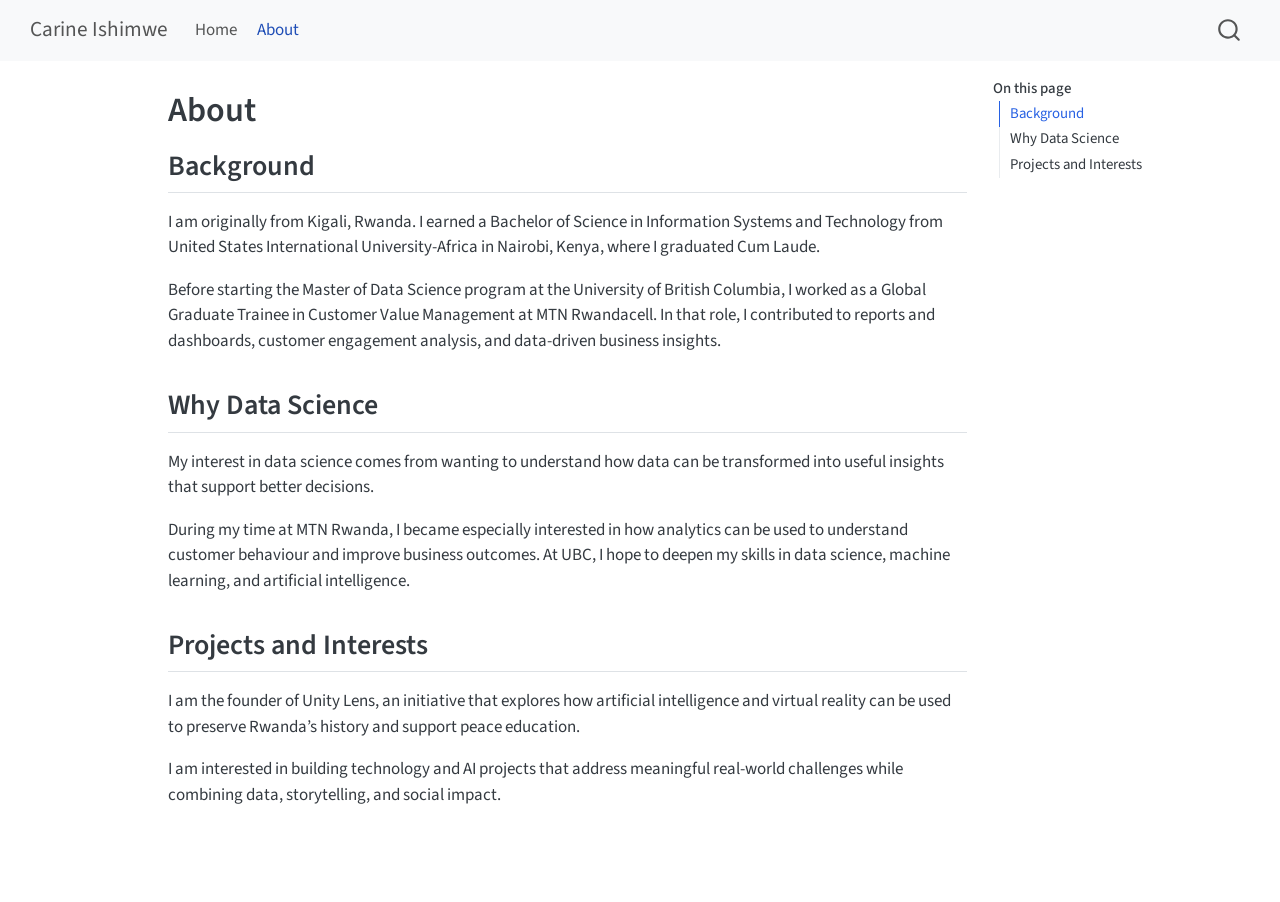
==== docs/about.html @ 9991275e "updated  personal content and images" ====
<!DOCTYPE html>
<html xmlns="http://www.w3.org/1999/xhtml" lang="en" xml:lang="en"><head>

<meta charset="utf-8">
<meta name="generator" content="quarto-1.10.18">

<meta name="viewport" content="width=device-width, initial-scale=1.0, user-scalable=yes">


<title>About – Carine Ishimwe</title>
<style>
/* Default styles provided by pandoc.
** See https://pandoc.org/MANUAL.html#variables-for-html for config info.
*/
span.smallcaps{font-variant: small-caps;}
div.columns{display: flex; gap: 1.5em;}
div.column{flex: auto;}
@media screen {
div.columns{gap: min(4vw, 1.5em);}
div.column{overflow-x: auto;}
}
div.hanging-indent{margin-left: 1.5em; text-indent: -1.5em;}
ul.task-list{list-style: none;}
ul.task-list li input[type="checkbox"] {
  width: 0.8em;
  margin: 0 0.8em 0.2em -1em; /* quarto-specific, see https://github.com/quarto-dev/quarto-cli/issues/4556 */ 
  vertical-align: middle;
}
</style>


<script src="site_libs/quarto-nav/quarto-nav.js"></script>
<script src="site_libs/quarto-nav/headroom.min.js"></script>
<script src="site_libs/clipboard/clipboard.min.js"></script>
<script src="site_libs/quarto-search/autocomplete.umd.js"></script>
<script src="site_libs/quarto-search/fuse.min.js"></script>
<script src="site_libs/quarto-search/quarto-search.js"></script>
<meta name="quarto:offset" content="./">
<script src="site_libs/quarto-html/quarto.js" type="module"></script>
<script src="site_libs/quarto-html/tabsets/tabsets.js" type="module"></script>
<script src="site_libs/quarto-html/popper.min.js"></script>
<script src="site_libs/quarto-html/tippy.umd.min.js"></script>
<script src="site_libs/quarto-html/anchor.min.js"></script>
<link href="site_libs/quarto-html/tippy.css" rel="stylesheet">
<link href="site_libs/quarto-html/quarto-syntax-highlighting-64a204ab8560d761af7679ceaba22944.css" rel="stylesheet" id="quarto-text-highlighting-styles">
<script src="site_libs/bootstrap/bootstrap.min.js"></script>
<link href="site_libs/bootstrap/bootstrap-icons.css" rel="stylesheet">
<link href="site_libs/bootstrap/bootstrap-445b8638c3d06994fee0907d791121c4.min.css" rel="stylesheet" append-hash="true" id="quarto-bootstrap" data-mode="light">
<script id="quarto-search-options" type="application/json">{
  "location": "navbar",
  "copy-button": false,
  "collapse-after": 3,
  "panel-placement": "end",
  "type": "overlay",
  "limit": 50,
  "keyboard-shortcut": [
    "f",
    "/",
    "s"
  ],
  "show-item-context": false,
  "language": {
    "search-no-results-text": "No results",
    "search-matching-documents-text": "matching documents",
    "search-copy-link-title": "Copy link to search",
    "search-hide-matches-text": "Hide additional matches",
    "search-more-match-text": "more match in this document",
    "search-more-matches-text": "more matches in this document",
    "search-clear-button-title": "Clear",
    "search-text-placeholder": "",
    "search-detached-cancel-button-title": "Cancel",
    "search-submit-button-title": "Submit",
    "search-label": "Search"
  }
}</script>


<link rel="stylesheet" href="styles.css">
</head>

<body class="nav-fixed quarto-light">

<div id="quarto-search-results"></div>
  <header id="quarto-header" class="headroom fixed-top">
    <nav class="navbar navbar-expand-lg " data-bs-theme="dark">
      <div class="navbar-container container-fluid">
      <div class="navbar-brand-container mx-auto">
    <a class="navbar-brand" href="./index.html">
    <span class="navbar-title">Carine Ishimwe</span>
    </a>
  </div>
            <div id="quarto-search" class="" title="Search"></div>
          <button class="navbar-toggler" type="button" data-bs-toggle="collapse" data-bs-target="#navbarCollapse" aria-controls="navbarCollapse" role="menu" aria-expanded="false" aria-label="Toggle navigation" onclick="if (window.quartoToggleHeadroom) { window.quartoToggleHeadroom(); }">
  <span class="navbar-toggler-icon"></span>
</button>
          <div class="collapse navbar-collapse" id="navbarCollapse">
            <ul class="navbar-nav navbar-nav-scroll me-auto">
  <li class="nav-item">
    <a class="nav-link" href="./index.html"> 
<span class="menu-text">Home</span></a>
  </li>  
  <li class="nav-item">
    <a class="nav-link active" href="./about.html" aria-current="page"> 
<span class="menu-text">About</span></a>
  </li>  
</ul>
          </div> <!-- /navcollapse -->
            <div class="quarto-navbar-tools">
</div>
      </div> <!-- /container-fluid -->
    </nav>
</header>
<!-- content -->
<div id="quarto-content" class="quarto-container page-columns page-rows-contents page-layout-article page-navbar">
<!-- sidebar -->
<!-- margin-sidebar -->
    <div id="quarto-margin-sidebar" class="sidebar margin-sidebar">
        <nav id="TOC" role="doc-toc" class="toc-active">
    <h2 id="toc-title">On this page</h2>
   
  <ul>
  <li><a href="#background" id="toc-background" class="nav-link active" data-scroll-target="#background">Background</a></li>
  <li><a href="#why-data-science" id="toc-why-data-science" class="nav-link" data-scroll-target="#why-data-science">Why Data Science</a></li>
  <li><a href="#projects-and-interests" id="toc-projects-and-interests" class="nav-link" data-scroll-target="#projects-and-interests">Projects and Interests</a></li>
  </ul>
</nav>
    </div>
<!-- main -->
<main class="content" id="quarto-document-content">

<header id="title-block-header" class="quarto-title-block default">
<div class="quarto-title">
<h1 class="title">About</h1>
</div>



<div class="quarto-title-meta">

    
  
    
  </div>
  


</header>


<section id="background" class="level2">
<h2 class="anchored" data-anchor-id="background">Background</h2>
<p>I am originally from Kigali, Rwanda. I earned a Bachelor of Science in Information Systems and Technology from United States International University-Africa in Nairobi, Kenya, where I graduated Cum Laude.</p>
<p>Before starting the Master of Data Science program at the University of British Columbia, I worked as a Global Graduate Trainee in Customer Value Management at MTN Rwandacell. In that role, I contributed to reports and dashboards, customer engagement analysis, and data-driven business insights.</p>
</section>
<section id="why-data-science" class="level2">
<h2 class="anchored" data-anchor-id="why-data-science">Why Data Science</h2>
<p>My interest in data science comes from wanting to understand how data can be transformed into useful insights that support better decisions.</p>
<p>During my time at MTN Rwanda, I became especially interested in how analytics can be used to understand customer behaviour and improve business outcomes. At UBC, I hope to deepen my skills in data science, machine learning, and artificial intelligence.</p>
</section>
<section id="projects-and-interests" class="level2">
<h2 class="anchored" data-anchor-id="projects-and-interests">Projects and Interests</h2>
<p>I am the founder of Unity Lens, an initiative that explores how artificial intelligence and virtual reality can be used to preserve Rwanda’s history and support peace education.</p>
<p>I am interested in building technology and AI projects that address meaningful real-world challenges while combining data, storytelling, and social impact.</p>


</section>

</main> <!-- /main -->
<script id="quarto-html-after-body" type="application/javascript">
  window.document.addEventListener("DOMContentLoaded", function (event) {
    const icon = "";
    const anchorJS = new window.AnchorJS();
    anchorJS.options = {
      placement: 'right',
      icon: icon
    };
    anchorJS.add('.anchored');
    const isCodeAnnotation = (el) => {
      for (const clz of el.classList) {
        if (clz.startsWith('code-annotation-')) {                     
          return true;
        }
      }
      return false;
    }
    const onCopySuccess = function(e) {
      // button target
      const button = e.trigger;
      // don't keep focus
      button.blur();
      // flash "checked"
      button.classList.add('code-copy-button-checked');
      var currentTitle = button.getAttribute("title");
      button.setAttribute("title", "Copied!");
      let tooltip;
      if (window.bootstrap) {
        button.setAttribute("data-bs-toggle", "tooltip");
        button.setAttribute("data-bs-placement", "left");
        button.setAttribute("data-bs-title", "Copied!");
        tooltip = new bootstrap.Tooltip(button, 
          { trigger: "manual", 
            customClass: "code-copy-button-tooltip",
            offset: [0, -8]});
        tooltip.show();    
      }
      setTimeout(function() {
        if (tooltip) {
          tooltip.hide();
          button.removeAttribute("data-bs-title");
          button.removeAttribute("data-bs-toggle");
          button.removeAttribute("data-bs-placement");
        }
        button.setAttribute("title", currentTitle);
        button.classList.remove('code-copy-button-checked');
      }, 1000);
      // clear code selection
      e.clearSelection();
    }
    const getTextToCopy = function(trigger) {
      const outerScaffold = trigger.parentElement.cloneNode(true);
      const codeEl = outerScaffold.querySelector('code');
      for (const childEl of codeEl.children) {
        if (isCodeAnnotation(childEl)) {
          childEl.remove();
        }
      }
      return codeEl.innerText;
    }
    const clipboard = new window.ClipboardJS('.code-copy-button:not([data-in-quarto-modal])', {
      text: getTextToCopy
    });
    clipboard.on('success', onCopySuccess);
    if (window.document.getElementById('quarto-embedded-source-code-modal')) {
      const clipboardModal = new window.ClipboardJS('.code-copy-button[data-in-quarto-modal]', {
        text: getTextToCopy,
        container: window.document.getElementById('quarto-embedded-source-code-modal')
      });
      clipboardModal.on('success', onCopySuccess);
    }
      var localhostRegex = new RegExp(/^(?:http|https):\/\/localhost\:?[0-9]*\//);
      var mailtoRegex = new RegExp(/^mailto:/);
        var filterRegex = new RegExp('/' + window.location.host + '/');
      var isInternal = (href) => {
          return filterRegex.test(href) || localhostRegex.test(href) || mailtoRegex.test(href);
      }
      // Inspect non-navigation links and adorn them if external
     var links = window.document.querySelectorAll('a[href]:not(.nav-link):not(.navbar-brand):not(.toc-action):not(.sidebar-link):not(.sidebar-item-toggle):not(.pagination-link):not(.no-external):not([aria-hidden]):not(.dropdown-item):not(.quarto-navigation-tool):not(.about-link)');
      for (var i=0; i<links.length; i++) {
        const link = links[i];
        if (!isInternal(link.href)) {
          // undo the damage that might have been done by quarto-nav.js in the case of
          // links that we want to consider external
          if (link.dataset.originalHref !== undefined) {
            link.href = link.dataset.originalHref;
          }
        }
      }
    function tippyHover(el, contentFn, onTriggerFn, onUntriggerFn) {
      const config = {
        allowHTML: true,
        maxWidth: 500,
        delay: 100,
        arrow: false,
        appendTo: function(el) {
            return el.parentElement;
        },
        interactive: true,
        interactiveBorder: 10,
        theme: 'quarto',
        placement: 'bottom-start',
      };
      if (contentFn) {
        config.content = contentFn;
      }
      if (onTriggerFn) {
        config.onTrigger = onTriggerFn;
      }
      if (onUntriggerFn) {
        config.onUntrigger = onUntriggerFn;
      }
      window.tippy(el, config); 
    }
    const noterefs = window.document.querySelectorAll('a[role="doc-noteref"]');
    for (var i=0; i<noterefs.length; i++) {
      const ref = noterefs[i];
      tippyHover(ref, function() {
        // use id or data attribute instead here
        let href = ref.getAttribute('data-footnote-href') || ref.getAttribute('href');
        try { href = new URL(href).hash; } catch {}
        const id = href.replace(/^#\/?/, "");
        const note = window.document.getElementById(id);
        if (note) {
          return note.innerHTML;
        } else {
          return "";
        }
      });
    }
    const xrefs = window.document.querySelectorAll('a.quarto-xref');
    const processXRef = (id, note) => {
      // Strip column container classes
      const stripColumnClz = (el) => {
        el.classList.remove("page-full", "page-columns");
        if (el.children) {
          for (const child of el.children) {
            stripColumnClz(child);
          }
        }
      }
      stripColumnClz(note)
      if (id === null || id.startsWith('sec-')) {
        // Special case sections, only their first couple elements
        const container = document.createElement("div");
        if (note.children && note.children.length > 2) {
          container.appendChild(note.children[0].cloneNode(true));
          for (let i = 1; i < note.children.length; i++) {
            const child = note.children[i];
            if (child.tagName === "P" && child.innerText === "") {
              continue;
            } else {
              container.appendChild(child.cloneNode(true));
              break;
            }
          }
          if (window.Quarto?.typesetMath) {
            window.Quarto.typesetMath(container);
          }
          return container.innerHTML
        } else {
          if (window.Quarto?.typesetMath) {
            window.Quarto.typesetMath(note);
          }
          return note.innerHTML;
        }
      } else {
        // Remove any anchor links if they are present
        const anchorLink = note.querySelector('a.anchorjs-link');
        if (anchorLink) {
          anchorLink.remove();
        }
        if (window.Quarto?.typesetMath) {
          window.Quarto.typesetMath(note);
        }
        if (note.classList.contains("callout")) {
          return note.outerHTML;
        } else {
          return note.innerHTML;
        }
      }
    }
    for (var i=0; i<xrefs.length; i++) {
      const xref = xrefs[i];
      tippyHover(xref, undefined, function(instance) {
        instance.disable();
        let url = xref.getAttribute('href');
        let hash = undefined; 
        if (url.startsWith('#')) {
          hash = url;
        } else {
          try { hash = new URL(url).hash; } catch {}
        }
        if (hash) {
          const id = hash.replace(/^#\/?/, "");
          const note = window.document.getElementById(id);
          if (note !== null) {
            try {
              const html = processXRef(id, note.cloneNode(true));
              instance.setContent(html);
            } finally {
              instance.enable();
              instance.show();
            }
          } else {
            // See if we can fetch this
            fetch(url.split('#')[0])
            .then(res => res.text())
            .then(html => {
              const parser = new DOMParser();
              const htmlDoc = parser.parseFromString(html, "text/html");
              const note = htmlDoc.getElementById(id);
              if (note !== null) {
                const html = processXRef(id, note);
                instance.setContent(html);
              } 
            }).finally(() => {
              instance.enable();
              instance.show();
            });
          }
        } else {
          // See if we can fetch a full url (with no hash to target)
          // This is a special case and we should probably do some content thinning / targeting
          fetch(url)
          .then(res => res.text())
          .then(html => {
            const parser = new DOMParser();
            const htmlDoc = parser.parseFromString(html, "text/html");
            const note = htmlDoc.querySelector('main.content');
            if (note !== null) {
              // This should only happen for chapter cross references
              // (since there is no id in the URL)
              // remove the first header
              if (note.children.length > 0 && note.children[0].tagName === "HEADER") {
                note.children[0].remove();
              }
              const html = processXRef(null, note);
              instance.setContent(html);
            } 
          }).finally(() => {
            instance.enable();
            instance.show();
          });
        }
      }, function(instance) {
      });
    }
        let selectedAnnoteEl;
        const selectorForAnnotation = ( cell, annotation) => {
          let cellAttr = 'data-code-cell="' + cell + '"';
          let lineAttr = 'data-code-annotation="' +  annotation + '"';
          const selector = 'span[' + cellAttr + '][' + lineAttr + ']';
          return selector;
        }
        const selectCodeLines = (annoteEl) => {
          const doc = window.document;
          const targetCell = annoteEl.getAttribute("data-target-cell");
          const targetAnnotation = annoteEl.getAttribute("data-target-annotation");
          const annoteSpan = window.document.querySelector(selectorForAnnotation(targetCell, targetAnnotation));
          const lines = annoteSpan.getAttribute("data-code-lines").split(",");
          const lineIds = lines.map((line) => {
            return targetCell + "-" + line;
          })
          let top = null;
          let height = null;
          let parent = null;
          if (lineIds.length > 0) {
              //compute the position of the single el (top and bottom and make a div)
              const el = window.document.getElementById(lineIds[0]);
              top = el.offsetTop;
              height = el.offsetHeight;
              parent = el.parentElement.parentElement;
            if (lineIds.length > 1) {
              const lastEl = window.document.getElementById(lineIds[lineIds.length - 1]);
              const bottom = lastEl.offsetTop + lastEl.offsetHeight;
              height = bottom - top;
            }
            if (top !== null && height !== null && parent !== null) {
              // cook up a div (if necessary) and position it 
              let div = window.document.getElementById("code-annotation-line-highlight");
              if (div === null) {
                div = window.document.createElement("div");
                div.setAttribute("id", "code-annotation-line-highlight");
                div.style.position = 'absolute';
                parent.appendChild(div);
              }
              div.style.top = top - 2 + "px";
              div.style.height = height + 4 + "px";
              div.style.left = 0;
              let gutterDiv = window.document.getElementById("code-annotation-line-highlight-gutter");
              if (gutterDiv === null) {
                gutterDiv = window.document.createElement("div");
                gutterDiv.setAttribute("id", "code-annotation-line-highlight-gutter");
                gutterDiv.style.position = 'absolute';
                const codeCell = window.document.getElementById(targetCell);
                const gutter = codeCell.querySelector('.code-annotation-gutter');
                gutter.appendChild(gutterDiv);
              }
              gutterDiv.style.top = top - 2 + "px";
              gutterDiv.style.height = height + 4 + "px";
            }
            selectedAnnoteEl = annoteEl;
          }
        };
        const unselectCodeLines = () => {
          const elementsIds = ["code-annotation-line-highlight", "code-annotation-line-highlight-gutter"];
          elementsIds.forEach((elId) => {
            const div = window.document.getElementById(elId);
            if (div) {
              div.remove();
            }
          });
          selectedAnnoteEl = undefined;
        };
          // Handle positioning of the toggle
      window.addEventListener(
        "resize",
        throttle(() => {
          elRect = undefined;
          if (selectedAnnoteEl) {
            selectCodeLines(selectedAnnoteEl);
          }
        }, 10)
      );
      function throttle(fn, ms) {
      let throttle = false;
      let timer;
        return (...args) => {
          if(!throttle) { // first call gets through
              fn.apply(this, args);
              throttle = true;
          } else { // all the others get throttled
              if(timer) clearTimeout(timer); // cancel #2
              timer = setTimeout(() => {
                fn.apply(this, args);
                timer = throttle = false;
              }, ms);
          }
        };
      }
        // Attach click handler to the DT
        const annoteDls = window.document.querySelectorAll('dt[data-target-cell]');
        for (const annoteDlNode of annoteDls) {
          annoteDlNode.addEventListener('click', (event) => {
            const clickedEl = event.target;
            if (clickedEl !== selectedAnnoteEl) {
              unselectCodeLines();
              const activeEl = window.document.querySelector('dt[data-target-cell].code-annotation-active');
              if (activeEl) {
                activeEl.classList.remove('code-annotation-active');
              }
              selectCodeLines(clickedEl);
              clickedEl.classList.add('code-annotation-active');
            } else {
              // Unselect the line
              unselectCodeLines();
              clickedEl.classList.remove('code-annotation-active');
            }
          });
        }
    const findCites = (el) => {
      const parentEl = el.parentElement;
      if (parentEl) {
        const cites = parentEl.dataset.cites;
        if (cites) {
          return {
            el,
            cites: cites.split(' ')
          };
        } else {
          return findCites(el.parentElement)
        }
      } else {
        return undefined;
      }
    };
    var bibliorefs = window.document.querySelectorAll('a[role="doc-biblioref"]');
    for (var i=0; i<bibliorefs.length; i++) {
      const ref = bibliorefs[i];
      const citeInfo = findCites(ref);
      if (citeInfo) {
        tippyHover(citeInfo.el, function() {
          var popup = window.document.createElement('div');
          citeInfo.cites.forEach(function(cite) {
            var citeDiv = window.document.createElement('div');
            citeDiv.classList.add('hanging-indent');
            citeDiv.classList.add('csl-entry');
            var biblioDiv = window.document.getElementById('ref-' + cite);
            if (biblioDiv) {
              citeDiv.innerHTML = biblioDiv.innerHTML;
            }
            popup.appendChild(citeDiv);
          });
          return popup.innerHTML;
        });
      }
    }
  });
  </script>
</div> <!-- /content -->




</body></html>
---- docs/site_libs/quarto-html/tippy.css ----
.tippy-box[data-animation=fade][data-state=hidden]{opacity:0}[data-tippy-root]{max-width:calc(100vw - 10px)}.tippy-box{position:relative;background-color:#333;color:#fff;border-radius:4px;font-size:14px;line-height:1.4;white-space:normal;outline:0;transition-property:transform,visibility,opacity}.tippy-box[data-placement^=top]>.tippy-arrow{bottom:0}.tippy-box[data-placement^=top]>.tippy-arrow:before{bottom:-7px;left:0;border-width:8px 8px 0;border-top-color:initial;transform-origin:center top}.tippy-box[data-placement^=bottom]>.tippy-arrow{top:0}.tippy-box[data-placement^=bottom]>.tippy-arrow:before{top:-7px;left:0;border-width:0 8px 8px;border-bottom-color:initial;transform-origin:center bottom}.tippy-box[data-placement^=left]>.tippy-arrow{right:0}.tippy-box[data-placement^=left]>.tippy-arrow:before{border-width:8px 0 8px 8px;border-left-color:initial;right:-7px;transform-origin:center left}.tippy-box[data-placement^=right]>.tippy-arrow{left:0}.tippy-box[data-placement^=right]>.tippy-arrow:before{left:-7px;border-width:8px 8px 8px 0;border-right-color:initial;transform-origin:center right}.tippy-box[data-inertia][data-state=visible]{transition-timing-function:cubic-bezier(.54,1.5,.38,1.11)}.tippy-arrow{width:16px;height:16px;color:#333}.tippy-arrow:before{content:"";position:absolute;border-color:transparent;border-style:solid}.tippy-content{position:relative;padding:5px 9px;z-index:1}
---- docs/site_libs/quarto-html/quarto-syntax-highlighting-64a204ab8560d761af7679ceaba22944.css ----
/* quarto syntax highlight colors */
:root {
  --quarto-hl-ot-color: #003B4F;
  --quarto-hl-at-color: #657422;
  --quarto-hl-ss-color: #20794D;
  --quarto-hl-an-color: #5E5E5E;
  --quarto-hl-fu-color: #4758AB;
  --quarto-hl-st-color: #20794D;
  --quarto-hl-cf-color: #003B4F;
  --quarto-hl-op-color: #5E5E5E;
  --quarto-hl-er-color: #AD0000;
  --quarto-hl-bn-color: #AD0000;
  --quarto-hl-al-color: #AD0000;
  --quarto-hl-va-color: #111111;
  --quarto-hl-bu-color: inherit;
  --quarto-hl-ex-color: inherit;
  --quarto-hl-pp-color: #AD0000;
  --quarto-hl-in-color: #5E5E5E;
  --quarto-hl-vs-color: #20794D;
  --quarto-hl-wa-color: #5E5E5E;
  --quarto-hl-do-color: #5E5E5E;
  --quarto-hl-im-color: #00769E;
  --quarto-hl-ch-color: #20794D;
  --quarto-hl-dt-color: #AD0000;
  --quarto-hl-fl-color: #AD0000;
  --quarto-hl-co-color: #5E5E5E;
  --quarto-hl-cv-color: #5E5E5E;
  --quarto-hl-cn-color: #8f5902;
  --quarto-hl-sc-color: #5E5E5E;
  --quarto-hl-dv-color: #AD0000;
  --quarto-hl-kw-color: #003B4F;
}

/* other quarto variables */
:root {
  --quarto-font-monospace: SFMono-Regular, Menlo, Monaco, Consolas, "Liberation Mono", "Courier New", monospace;
}

/* syntax highlight based on Pandoc's rules */
pre > code.sourceCode > span {
  color: #003B4F;
}

code.sourceCode > span {
  color: #003B4F;
}

div.sourceCode,
div.sourceCode pre.sourceCode {
  color: #003B4F;
}

/* Normal */
code span {
  color: #003B4F;
}

/* Alert */
code span.al {
  color: #AD0000;
  font-style: inherit;
}

/* Annotation */
code span.an {
  color: #5E5E5E;
  font-style: inherit;
}

/* Attribute */
code span.at {
  color: #657422;
  font-style: inherit;
}

/* BaseN */
code span.bn {
  color: #AD0000;
  font-style: inherit;
}

/* BuiltIn */
code span.bu {
  font-style: inherit;
}

/* ControlFlow */
code span.cf {
  color: #003B4F;
  font-weight: bold;
  font-style: inherit;
}

/* Char */
code span.ch {
  color: #20794D;
  font-style: inherit;
}

/* Constant */
code span.cn {
  color: #8f5902;
  font-style: inherit;
}

/* Comment */
code span.co {
  color: #5E5E5E;
  font-style: inherit;
}

/* CommentVar */
code span.cv {
  color: #5E5E5E;
  font-style: italic;
}

/* Documentation */
code span.do {
  color: #5E5E5E;
  font-style: italic;
}

/* DataType */
code span.dt {
  color: #AD0000;
  font-style: inherit;
}

/* DecVal */
code span.dv {
  color: #AD0000;
  font-style: inherit;
}

/* Error */
code span.er {
  color: #AD0000;
  font-style: inherit;
}

/* Extension */
code span.ex {
  font-style: inherit;
}

/* Float */
code span.fl {
  color: #AD0000;
  font-style: inherit;
}

/* Function */
code span.fu {
  color: #4758AB;
  font-style: inherit;
}

/* Import */
code span.im {
  color: #00769E;
  font-style: inherit;
}

/* Information */
code span.in {
  color: #5E5E5E;
  font-style: inherit;
}

/* Keyword */
code span.kw {
  color: #003B4F;
  font-weight: bold;
  font-style: inherit;
}

/* Operator */
code span.op {
  color: #5E5E5E;
  font-style: inherit;
}

/* Other */
code span.ot {
  color: #003B4F;
  font-style: inherit;
}

/* Preprocessor */
code span.pp {
  color: #AD0000;
  font-style: inherit;
}

/* SpecialChar */
code span.sc {
  color: #5E5E5E;
  font-style: inherit;
}

/* SpecialString */
code span.ss {
  color: #20794D;
  font-style: inherit;
}

/* String */
code span.st {
  color: #20794D;
  font-style: inherit;
}

/* Variable */
code span.va {
  color: #111111;
  font-style: inherit;
}

/* VerbatimString */
code span.vs {
  color: #20794D;
  font-style: inherit;
}

/* Warning */
code span.wa {
  color: #5E5E5E;
  font-style: italic;
}

.prevent-inlining {
  content: "</";
}

/*# sourceMappingURL=9d8d5bb603a83b8298b89080a598c93b.css.map */
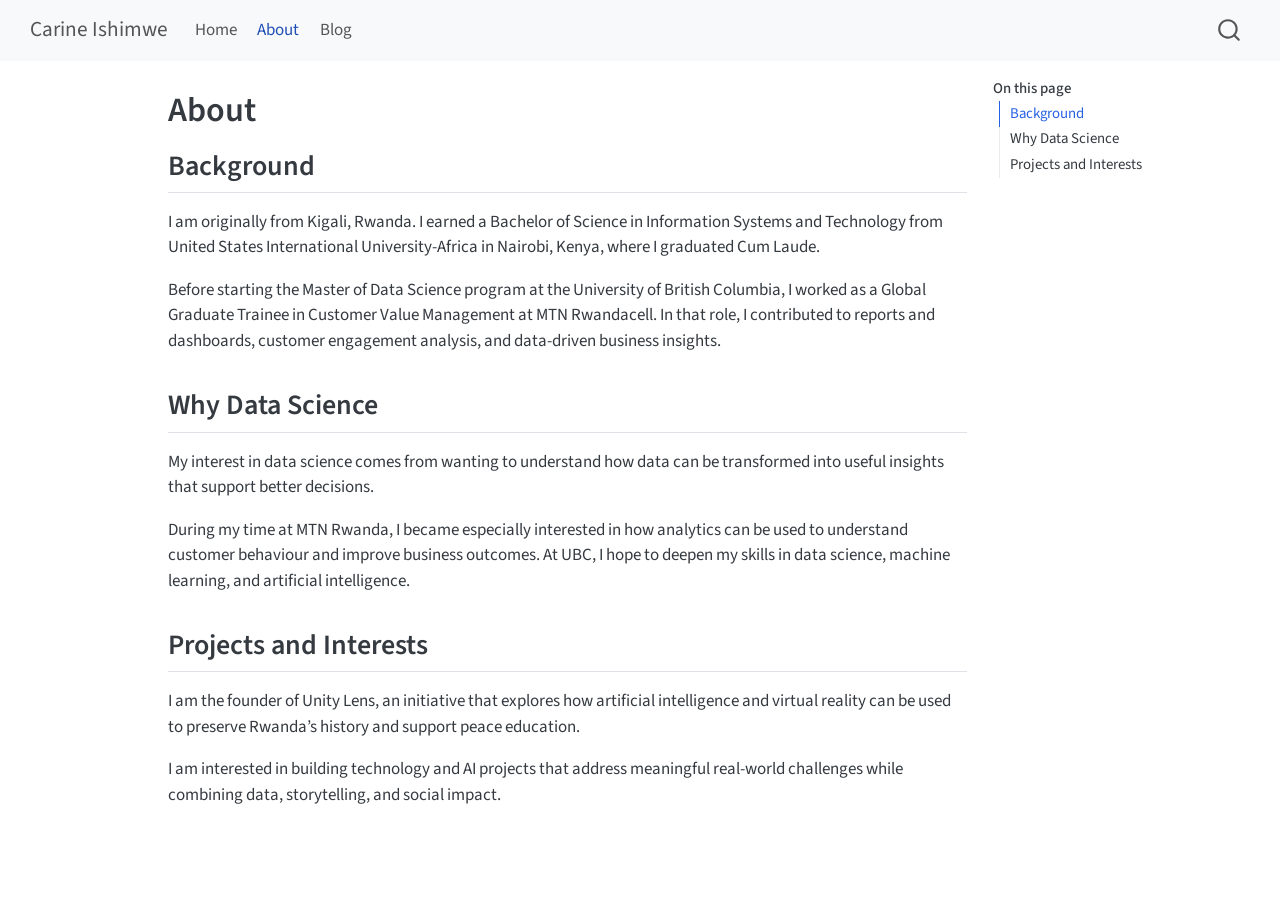
==== commit ece49d75: "Add first MDS blog post and blog page" ====
--- a/docs/about.html
+++ b/docs/about.html
@@ -103,6 +103,10 @@
     <a class="nav-link active" href="./about.html" aria-current="page"> 
 <span class="menu-text">About</span></a>
   </li>  
+  <li class="nav-item">
+    <a class="nav-link" href="./blog.html"> 
+<span class="menu-text">Blog</span></a>
+  </li>  
 </ul>
           </div> <!-- /navcollapse -->
             <div class="quarto-navbar-tools">
